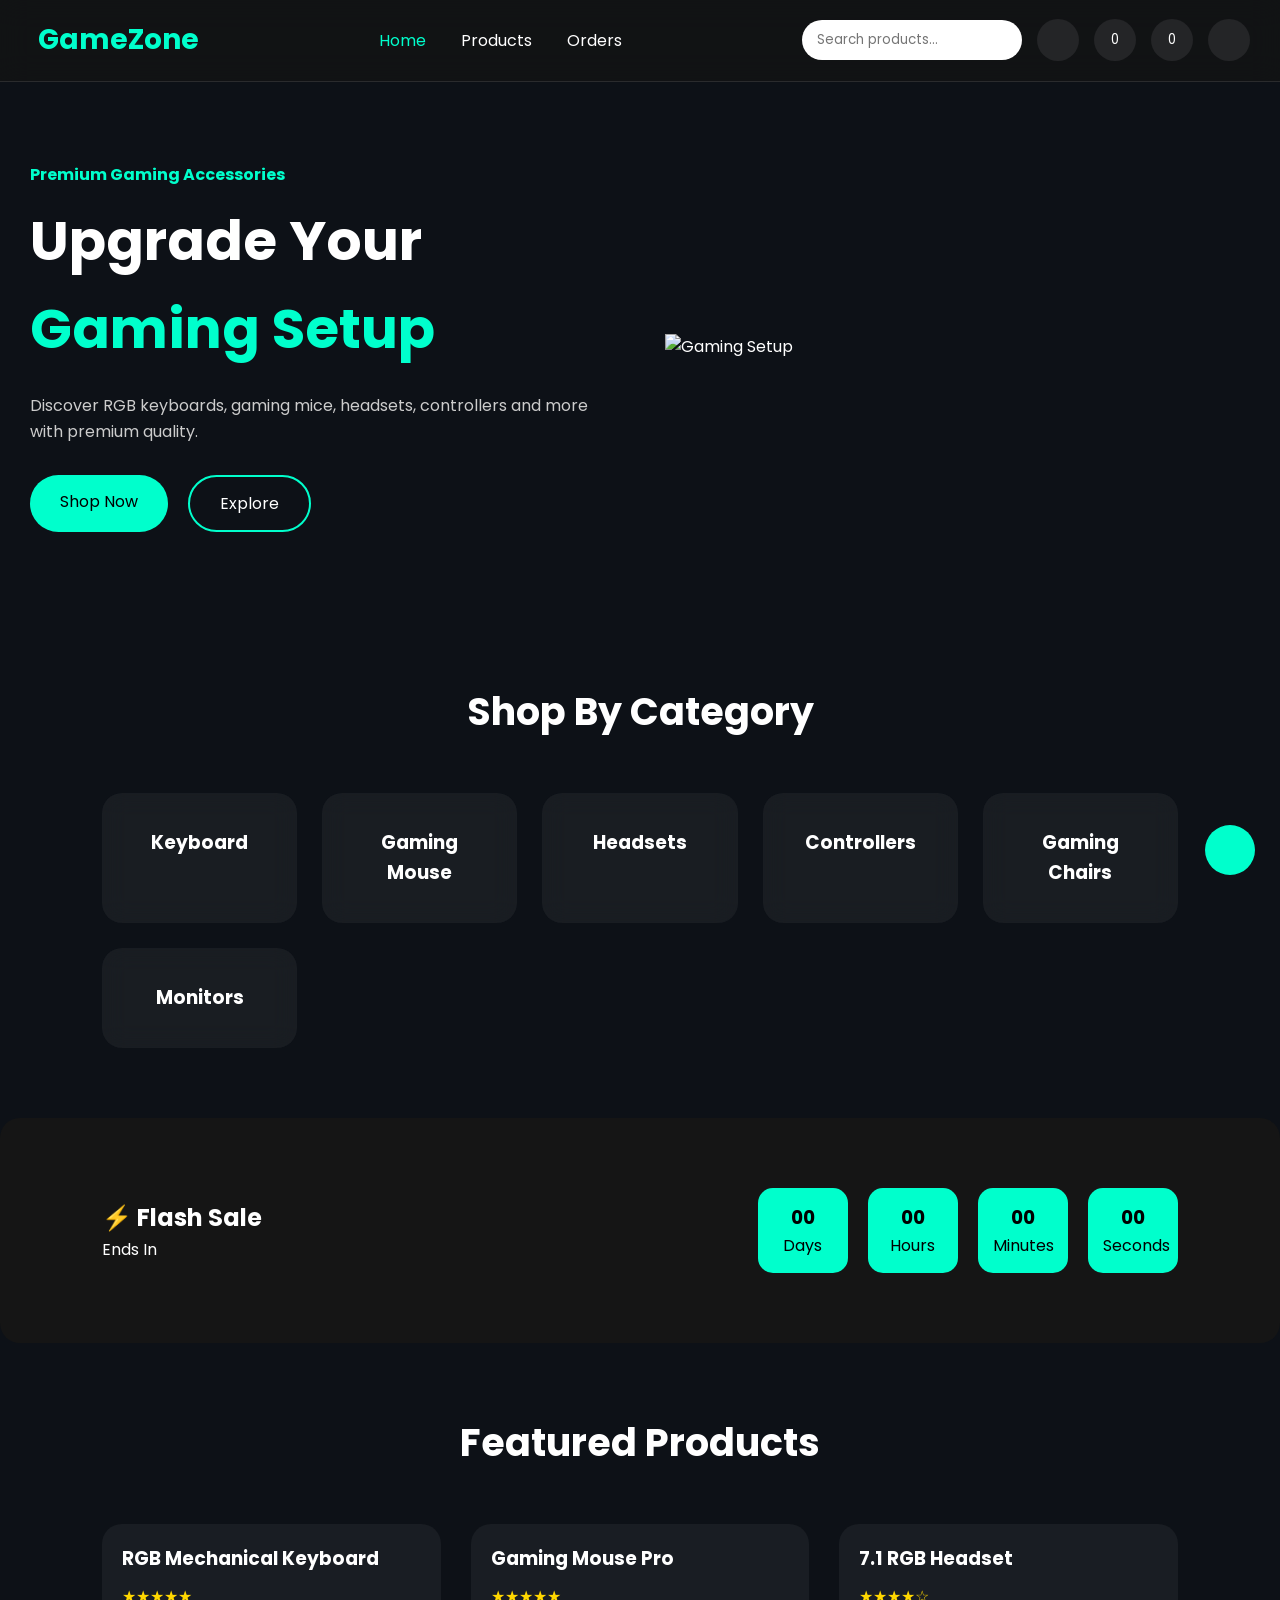
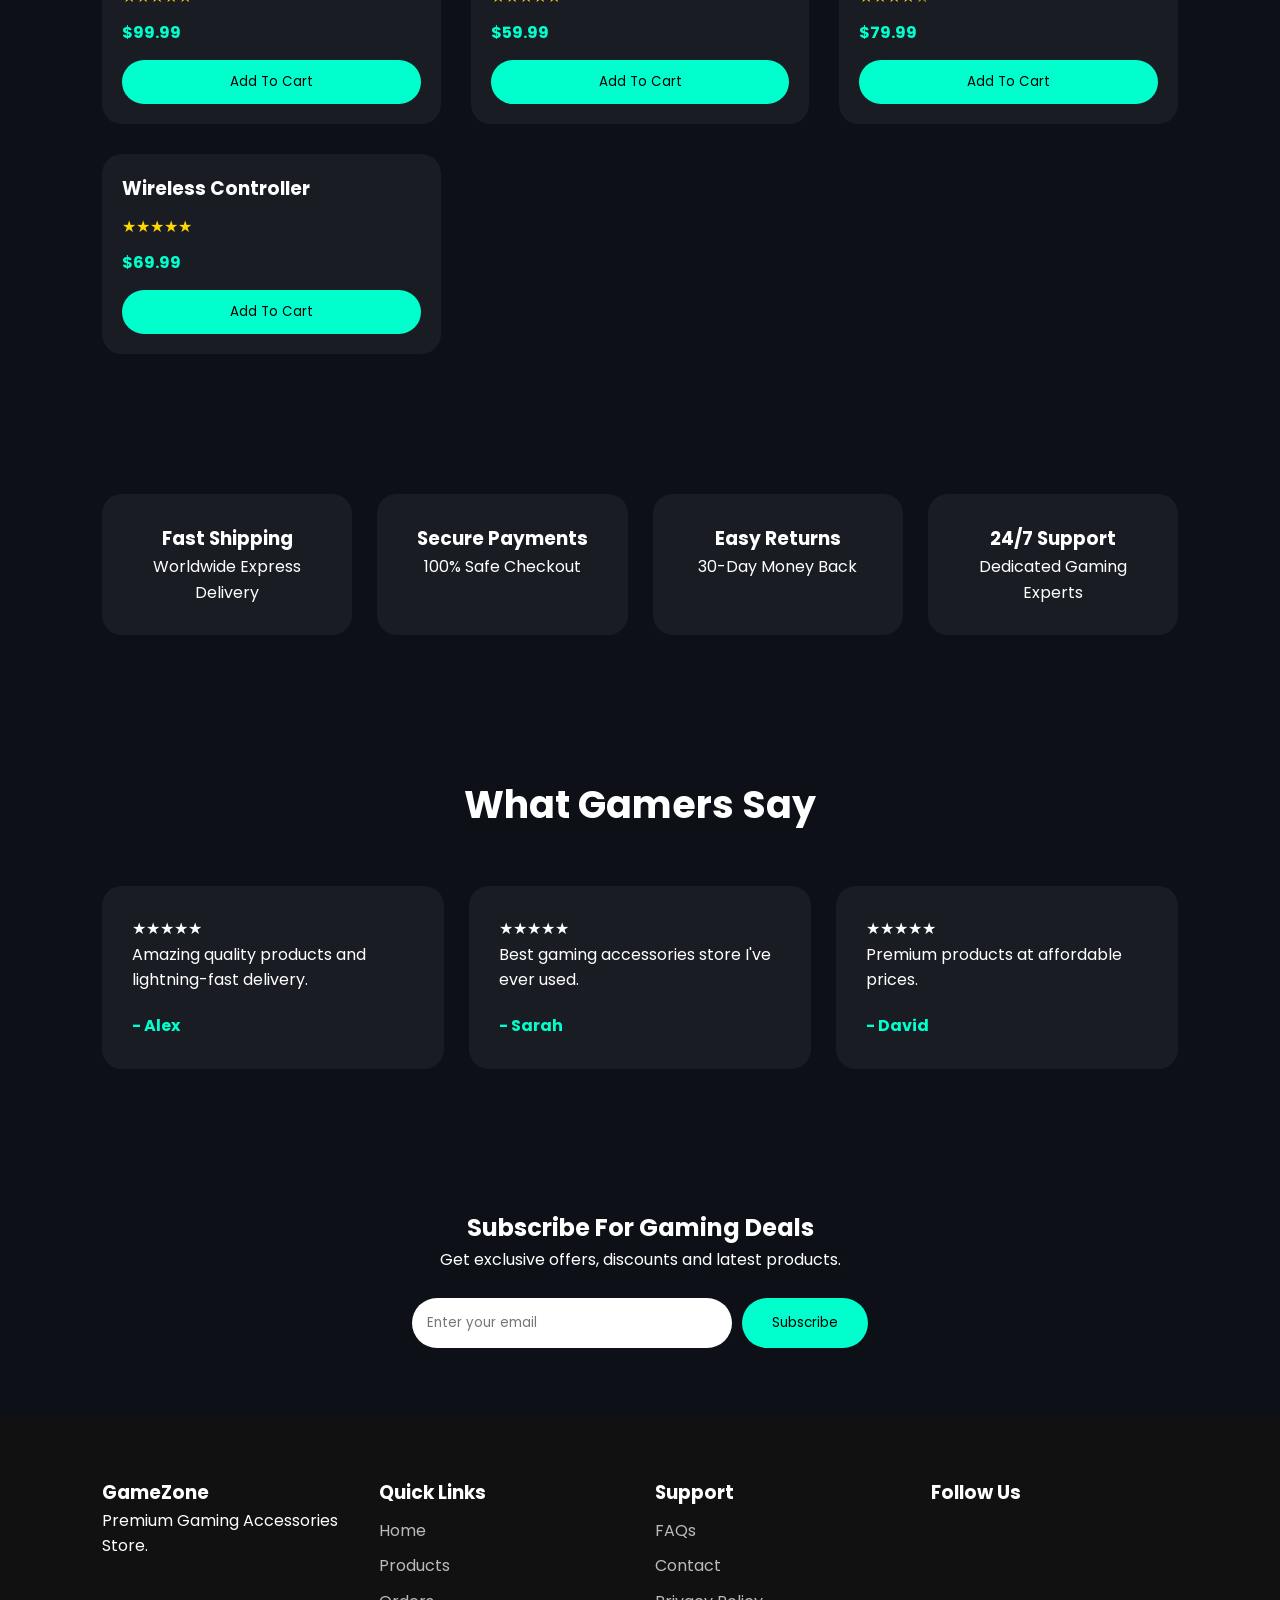
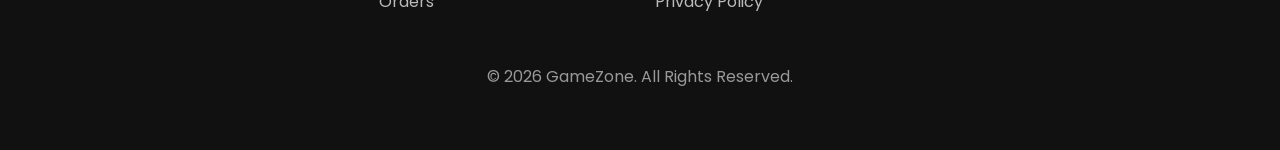
==== index.html @ 38d1d74c "Add files via upload" ====
<!DOCTYPE html>
<html lang="en">
<head>
  <meta charset="UTF-8" />
  <meta name="viewport" content="width=device-width, initial-scale=1.0" />
  <title>GameZone | Premium Gaming Accessories</title>

  <!-- Google Fonts -->
  <link rel="preconnect" href="https://fonts.googleapis.com">
  <link rel="preconnect" href="https://fonts.gstatic.com" crossorigin>
  <link href="https://fonts.googleapis.com/css2?family=Poppins:wght@300;400;500;600;700;800&display=swap" rel="stylesheet">

  <!-- Font Awesome -->
  <link rel="stylesheet"
    href="style.css">

  <!-- Main CSS -->
  <link rel="stylesheet" href="style.css">
</head>

<body>

<!--==================== NAVBAR ====================-->

<header class="header">

<nav class="navbar">

<a href="index.html" class="logo">
<i class="fa-solid fa-gamepad"></i>
GameZone
</a>

<ul class="nav-links">

<li><a class="active" href="index.html">Home</a></li>
<li><a href="products.html">Products</a></li>
<li><a href="orders.html">Orders</a></li>

</ul>

<div class="nav-actions">

<div class="search-box">
<input type="text" placeholder="Search products...">
<i class="fas fa-search"></i>
</div>

<button id="themeToggle">
<i class="fas fa-moon"></i>
</button>

<button>
<i class="far fa-heart"></i>
<span id="wishlistCount">0</span>
</button>

<button>
<i class="fas fa-shopping-cart"></i>
<span id="cartCount">0</span>
</button>

<button>
<i class="fas fa-user-circle"></i>
</button>

<div class="menu-btn">
<i class="fas fa-bars"></i>
</div>

</div>

</nav>

</header>

<!--==================== HERO ====================-->

<section class="hero">

<div class="hero-content">

<h4>Premium Gaming Accessories</h4>

<h1>
Upgrade Your <span>Gaming Setup</span>
</h1>

<p>

Discover RGB keyboards, gaming mice,
headsets, controllers and more with premium quality.

</p>

<div class="hero-buttons">

<a href="products.html" class="btn primary">
Shop Now
</a>

<a href="#featured" class="btn secondary">
Explore
</a>

</div>

</div>

<div class="hero-image">

<img src="images/hero/gaming.png"
alt="Gaming Setup">

</div>

</section>

<!--==================== CATEGORIES ====================-->

<section class="categories">

<div class="section-title">
<h2>Shop By Category</h2>
</div>

<div class="category-grid">

<div class="category-card">
<i class="fas fa-keyboard"></i>
<h3>Keyboard</h3>
</div>

<div class="category-card">
<i class="fas fa-computer-mouse"></i>
<h3>Gaming Mouse</h3>
</div>

<div class="category-card">
<i class="fas fa-headphones"></i>
<h3>Headsets</h3>
</div>

<div class="category-card">
<i class="fas fa-gamepad"></i>
<h3>Controllers</h3>
</div>

<div class="category-card">
<i class="fas fa-chair"></i>
<h3>Gaming Chairs</h3>
</div>

<div class="category-card">
<i class="fas fa-desktop"></i>
<h3>Monitors</h3>
</div>

</div>

</section>

<!--==================== FLASH SALE ====================-->

<section class="flash-sale">

<div class="sale-text">

<h2>⚡ Flash Sale</h2>

<p>Ends In</p>

</div>

<div class="countdown">

<div>
<h3 id="days">00</h3>
<span>Days</span>
</div>

<div>
<h3 id="hours">00</h3>
<span>Hours</span>
</div>

<div>
<h3 id="minutes">00</h3>
<span>Minutes</span>
</div>

<div>
<h3 id="seconds">00</h3>
<span>Seconds</span>
</div>

</div>

</section>

<!--==================== FEATURED PRODUCTS ====================-->

<section id="featured" class="products">

<div class="section-title">
<h2>Featured Products</h2>
</div>

<div class="product-grid">

<!-- Product -->

<div class="product-card">

<img src="images/products/keyboard.png" alt="">

<div class="product-info">

<h3>RGB Mechanical Keyboard</h3>

<div class="rating">

★★★★★

</div>

<h4>$99.99</h4>

<button class="add-cart">
Add To Cart
</button>

</div>

</div>

<div class="product-card">

<img src="images/products/mouse.png" alt="">

<div class="product-info">

<h3>Gaming Mouse Pro</h3>

<div class="rating">

★★★★★

</div>

<h4>$59.99</h4>

<button class="add-cart">
Add To Cart
</button>

</div>

</div>

<div class="product-card">

<img src="images/products/headset.png" alt="">

<div class="product-info">

<h3>7.1 RGB Headset</h3>

<div class="rating">

★★★★☆

</div>

<h4>$79.99</h4>

<button class="add-cart">
Add To Cart
</button>

</div>

</div>

<div class="product-card">

<img src="images/products/controller.png" alt="">

<div class="product-info">

<h3>Wireless Controller</h3>

<div class="rating">

★★★★★

</div>

<h4>$69.99</h4>

<button class="add-cart">
Add To Cart
</button>

</div>

</div>

</div>

</section>

<!--==================== WHY US ====================-->

<section class="features">

<div class="feature">

<i class="fas fa-shipping-fast"></i>

<h3>Fast Shipping</h3>

<p>Worldwide Express Delivery</p>

</div>

<div class="feature">

<i class="fas fa-shield-alt"></i>

<h3>Secure Payments</h3>

<p>100% Safe Checkout</p>

</div>

<div class="feature">

<i class="fas fa-rotate-left"></i>

<h3>Easy Returns</h3>

<p>30-Day Money Back</p>

</div>

<div class="feature">

<i class="fas fa-headset"></i>

<h3>24/7 Support</h3>

<p>Dedicated Gaming Experts</p>

</div>

</section>

<!--==================== TESTIMONIALS ====================-->

<section class="testimonials">

<div class="section-title">
<h2>What Gamers Say</h2>
</div>

<div class="testimonial-grid">

<div class="testimonial">

<p>

★★★★★

</p>

<p>

Amazing quality products and lightning-fast delivery.

</p>

<h4>- Alex</h4>

</div>

<div class="testimonial">

<p>

★★★★★

</p>

<p>

Best gaming accessories store I've ever used.

</p>

<h4>- Sarah</h4>

</div>

<div class="testimonial">

<p>

★★★★★

</p>

<p>

Premium products at affordable prices.

</p>

<h4>- David</h4>

</div>

</div>

</section>

<!--==================== NEWSLETTER ====================-->

<section class="newsletter">

<h2>Subscribe For Gaming Deals</h2>

<p>

Get exclusive offers, discounts and latest products.

</p>

<form>

<input
type="email"
placeholder="Enter your email">

<button>

Subscribe

</button>

</form>

</section>

<!--==================== FOOTER ====================-->

<footer>

<div class="footer-grid">

<div>

<h3>GameZone</h3>

<p>

Premium Gaming Accessories Store.

</p>

</div>

<div>

<h3>Quick Links</h3>

<a href="#">Home</a>

<a href="#">Products</a>

<a href="#">Orders</a>

</div>

<div>

<h3>Support</h3>

<a href="#">FAQs</a>

<a href="#">Contact</a>

<a href="#">Privacy Policy</a>

</div>

<div>

<h3>Follow Us</h3>

<div class="social">

<i class="fab fa-facebook"></i>

<i class="fab fa-instagram"></i>

<i class="fab fa-x-twitter"></i>

<i class="fab fa-youtube"></i>

</div>

</div>

</div>

<p class="copyright">

© 2026 GameZone. All Rights Reserved.

</p>

</footer>

<!--==================== BACK TO TOP ====================-->

<button id="backToTop">

<i class="fas fa-arrow-up"></i>

</button>

<!--==================== TOAST ====================-->

<div id="toast">

Added to Cart

</div>

<!--==================== JAVASCRIPT ====================-->

<script src="js/app.js"></script>

</body>
</html>
---- style.css ----
/*========== GOOGLE FONT ==========*/
@import url('https://fonts.googleapis.com/css2?family=Poppins:wght@300;400;500;600;700;800&display=swap');

/*========== RESET ==========*/
*{
    margin:0;
    padding:0;
    box-sizing:border-box;
    scroll-behavior:smooth;
    font-family:'Poppins',sans-serif;
}

body{
    background:#0d1117;
    color:#fff;
    line-height:1.6;
}

img{
    width:100%;
    display:block;
}

a{
    text-decoration:none;
    color:#fff;
}

ul{
    list-style:none;
}

/*========== HEADER ==========*/

.header{
    position:sticky;
    top:0;
    width:100%;
    z-index:1000;
    background:rgba(20,20,20,.7);
    backdrop-filter:blur(15px);
    border-bottom:1px solid rgba(255,255,255,.1);
}

.navbar{
    max-width:1300px;
    margin:auto;
    padding:18px 30px;
    display:flex;
    justify-content:space-between;
    align-items:center;
}

.logo{
    font-size:28px;
    font-weight:700;
    color:#00ffcc;
}

.logo i{
    margin-right:8px;
}

.nav-links{
    display:flex;
    gap:35px;
}

.nav-links a{
    transition:.3s;
}

.nav-links a:hover,
.nav-links .active{
    color:#00ffcc;
}

.nav-actions{
    display:flex;
    align-items:center;
    gap:15px;
}

.nav-actions button{
    background:rgba(255,255,255,.08);
    border:none;
    color:white;
    width:42px;
    height:42px;
    border-radius:50%;
    cursor:pointer;
    transition:.3s;
}

.nav-actions button:hover{
    background:#00ffcc;
    color:#000;
}

.search-box{
    position:relative;
}

.search-box input{
    width:220px;
    padding:10px 40px 10px 15px;
    border:none;
    border-radius:30px;
    outline:none;
}

.search-box i{
    position:absolute;
    right:15px;
    top:12px;
    color:#555;
}

.menu-btn{
    display:none;
    font-size:24px;
    cursor:pointer;
}

/*========== HERO ==========*/

.hero{
    max-width:1300px;
    margin:auto;
    padding:80px 30px;
    display:grid;
    grid-template-columns:repeat(auto-fit,minmax(320px,1fr));
    align-items:center;
    gap:50px;
}

.hero h4{
    color:#00ffcc;
    margin-bottom:10px;
}

.hero h1{
    font-size:55px;
    margin-bottom:20px;
}

.hero h1 span{
    color:#00ffcc;
}

.hero p{
    color:#ccc;
    margin-bottom:30px;
}

.hero-buttons{
    display:flex;
    gap:20px;
}

.btn{
    padding:14px 30px;
    border-radius:30px;
    transition:.3s;
}

.primary{
    background:#00ffcc;
    color:#000;
}

.secondary{
    border:2px solid #00ffcc;
}

.btn:hover{
    transform:translateY(-5px);
}

/*========== SECTION ==========*/

section{
    padding:70px 8%;
}

.section-title{
    text-align:center;
    margin-bottom:50px;
}

.section-title h2{
    font-size:38px;
}

/*========== CATEGORY ==========*/

.category-grid{
    display:grid;
    grid-template-columns:repeat(auto-fit,minmax(180px,1fr));
    gap:25px;
}

.category-card{
    background:rgba(255,255,255,.05);
    backdrop-filter:blur(12px);
    border-radius:20px;
    padding:35px;
    text-align:center;
    transition:.4s;
}

.category-card:hover{
    transform:translateY(-10px);
    background:#00ffcc;
    color:#000;
}

.category-card i{
    font-size:45px;
    margin-bottom:15px;
}

/*========== FLASH SALE ==========*/

.flash-sale{
    display:flex;
    justify-content:space-between;
    align-items:center;
    flex-wrap:wrap;
    background:#151515;
    border-radius:20px;
}

.countdown{
    display:flex;
    gap:20px;
}

.countdown div{
    width:90px;
    text-align:center;
    background:#00ffcc;
    color:#000;
    border-radius:15px;
    padding:15px;
}

/*========== PRODUCTS ==========*/

.product-grid{
    display:grid;
    grid-template-columns:repeat(auto-fit,minmax(250px,1fr));
    gap:30px;
}

.product-card{
    background:rgba(255,255,255,.05);
    border-radius:20px;
    overflow:hidden;
    transition:.4s;
}

.product-card:hover{
    transform:translateY(-10px);
}

.product-info{
    padding:20px;
}

.product-info h3{
    margin-bottom:10px;
}

.rating{
    color:gold;
    margin-bottom:10px;
}

.product-info h4{
    color:#00ffcc;
    margin-bottom:15px;
}

.add-cart{
    width:100%;
    padding:12px;
    border:none;
    border-radius:30px;
    background:#00ffcc;
    color:#000;
    cursor:pointer;
    transition:.3s;
}

.add-cart:hover{
    background:#00d4aa;
}

/*========== FEATURES ==========*/

.features{
    display:grid;
    grid-template-columns:repeat(auto-fit,minmax(220px,1fr));
    gap:25px;
}

.feature{
    background:rgba(255,255,255,.05);
    padding:30px;
    border-radius:20px;
    text-align:center;
}

.feature i{
    font-size:45px;
    color:#00ffcc;
    margin-bottom:15px;
}

/*========== TESTIMONIALS ==========*/

.testimonial-grid{
    display:grid;
    grid-template-columns:repeat(auto-fit,minmax(280px,1fr));
    gap:25px;
}

.testimonial{
    background:rgba(255,255,255,.05);
    padding:30px;
    border-radius:20px;
}

.testimonial h4{
    margin-top:20px;
    color:#00ffcc;
}

/*========== NEWSLETTER ==========*/

.newsletter{
    text-align:center;
}

.newsletter form{
    margin-top:25px;
    display:flex;
    justify-content:center;
    gap:10px;
    flex-wrap:wrap;
}

.newsletter input{
    padding:15px;
    width:320px;
    border:none;
    border-radius:30px;
}

.newsletter button{
    padding:15px 30px;
    background:#00ffcc;
    border:none;
    border-radius:30px;
    cursor:pointer;
}

/*========== FOOTER ==========*/

footer{
    background:#111;
    padding:60px 8%;
}

.footer-grid{
    display:grid;
    grid-template-columns:repeat(auto-fit,minmax(220px,1fr));
    gap:30px;
}

.footer-grid a{
    display:block;
    margin:10px 0;
    color:#bbb;
}

.footer-grid a:hover{
    color:#00ffcc;
}

.social i{
    font-size:24px;
    margin-right:12px;
    cursor:pointer;
}

.copyright{
    text-align:center;
    margin-top:40px;
    color:#999;
}

/*========== BACK TO TOP ==========*/

#backToTop{
    position:fixed;
    bottom:25px;
    right:25px;
    width:50px;
    height:50px;
    border:none;
    border-radius:50%;
    background:#00ffcc;
    cursor:pointer;
}

/*========== TOAST ==========*/

#toast{
    position:fixed;
    bottom:90px;
    right:25px;
    background:#00ffcc;
    color:#000;
    padding:15px 25px;
    border-radius:30px;
    display:none;
}

/*========== RESPONSIVE ==========*/

@media(max-width:768px){

.nav-links{
display:none;
}

.menu-btn{
display:block;
}

.hero{
text-align:center;
}

.hero h1{
font-size:38px;
}

.hero-buttons{
justify-content:center;
}

.search-box{
display:none;
}

.countdown{
justify-content:center;
flex-wrap:wrap;
}

.flash-sale{
justify-content:center;
gap:30px;
}

}
---- style.css ----
/*========== GOOGLE FONT ==========*/
@import url('https://fonts.googleapis.com/css2?family=Poppins:wght@300;400;500;600;700;800&display=swap');

/*========== RESET ==========*/
*{
    margin:0;
    padding:0;
    box-sizing:border-box;
    scroll-behavior:smooth;
    font-family:'Poppins',sans-serif;
}

body{
    background:#0d1117;
    color:#fff;
    line-height:1.6;
}

img{
    width:100%;
    display:block;
}

a{
    text-decoration:none;
    color:#fff;
}

ul{
    list-style:none;
}

/*========== HEADER ==========*/

.header{
    position:sticky;
    top:0;
    width:100%;
    z-index:1000;
    background:rgba(20,20,20,.7);
    backdrop-filter:blur(15px);
    border-bottom:1px solid rgba(255,255,255,.1);
}

.navbar{
    max-width:1300px;
    margin:auto;
    padding:18px 30px;
    display:flex;
    justify-content:space-between;
    align-items:center;
}

.logo{
    font-size:28px;
    font-weight:700;
    color:#00ffcc;
}

.logo i{
    margin-right:8px;
}

.nav-links{
    display:flex;
    gap:35px;
}

.nav-links a{
    transition:.3s;
}

.nav-links a:hover,
.nav-links .active{
    color:#00ffcc;
}

.nav-actions{
    display:flex;
    align-items:center;
    gap:15px;
}

.nav-actions button{
    background:rgba(255,255,255,.08);
    border:none;
    color:white;
    width:42px;
    height:42px;
    border-radius:50%;
    cursor:pointer;
    transition:.3s;
}

.nav-actions button:hover{
    background:#00ffcc;
    color:#000;
}

.search-box{
    position:relative;
}

.search-box input{
    width:220px;
    padding:10px 40px 10px 15px;
    border:none;
    border-radius:30px;
    outline:none;
}

.search-box i{
    position:absolute;
    right:15px;
    top:12px;
    color:#555;
}

.menu-btn{
    display:none;
    font-size:24px;
    cursor:pointer;
}

/*========== HERO ==========*/

.hero{
    max-width:1300px;
    margin:auto;
    padding:80px 30px;
    display:grid;
    grid-template-columns:repeat(auto-fit,minmax(320px,1fr));
    align-items:center;
    gap:50px;
}

.hero h4{
    color:#00ffcc;
    margin-bottom:10px;
}

.hero h1{
    font-size:55px;
    margin-bottom:20px;
}

.hero h1 span{
    color:#00ffcc;
}

.hero p{
    color:#ccc;
    margin-bottom:30px;
}

.hero-buttons{
    display:flex;
    gap:20px;
}

.btn{
    padding:14px 30px;
    border-radius:30px;
    transition:.3s;
}

.primary{
    background:#00ffcc;
    color:#000;
}

.secondary{
    border:2px solid #00ffcc;
}

.btn:hover{
    transform:translateY(-5px);
}

/*========== SECTION ==========*/

section{
    padding:70px 8%;
}

.section-title{
    text-align:center;
    margin-bottom:50px;
}

.section-title h2{
    font-size:38px;
}

/*========== CATEGORY ==========*/

.category-grid{
    display:grid;
    grid-template-columns:repeat(auto-fit,minmax(180px,1fr));
    gap:25px;
}

.category-card{
    background:rgba(255,255,255,.05);
    backdrop-filter:blur(12px);
    border-radius:20px;
    padding:35px;
    text-align:center;
    transition:.4s;
}

.category-card:hover{
    transform:translateY(-10px);
    background:#00ffcc;
    color:#000;
}

.category-card i{
    font-size:45px;
    margin-bottom:15px;
}

/*========== FLASH SALE ==========*/

.flash-sale{
    display:flex;
    justify-content:space-between;
    align-items:center;
    flex-wrap:wrap;
    background:#151515;
    border-radius:20px;
}

.countdown{
    display:flex;
    gap:20px;
}

.countdown div{
    width:90px;
    text-align:center;
    background:#00ffcc;
    color:#000;
    border-radius:15px;
    padding:15px;
}

/*========== PRODUCTS ==========*/

.product-grid{
    display:grid;
    grid-template-columns:repeat(auto-fit,minmax(250px,1fr));
    gap:30px;
}

.product-card{
    background:rgba(255,255,255,.05);
    border-radius:20px;
    overflow:hidden;
    transition:.4s;
}

.product-card:hover{
    transform:translateY(-10px);
}

.product-info{
    padding:20px;
}

.product-info h3{
    margin-bottom:10px;
}

.rating{
    color:gold;
    margin-bottom:10px;
}

.product-info h4{
    color:#00ffcc;
    margin-bottom:15px;
}

.add-cart{
    width:100%;
    padding:12px;
    border:none;
    border-radius:30px;
    background:#00ffcc;
    color:#000;
    cursor:pointer;
    transition:.3s;
}

.add-cart:hover{
    background:#00d4aa;
}

/*========== FEATURES ==========*/

.features{
    display:grid;
    grid-template-columns:repeat(auto-fit,minmax(220px,1fr));
    gap:25px;
}

.feature{
    background:rgba(255,255,255,.05);
    padding:30px;
    border-radius:20px;
    text-align:center;
}

.feature i{
    font-size:45px;
    color:#00ffcc;
    margin-bottom:15px;
}

/*========== TESTIMONIALS ==========*/

.testimonial-grid{
    display:grid;
    grid-template-columns:repeat(auto-fit,minmax(280px,1fr));
    gap:25px;
}

.testimonial{
    background:rgba(255,255,255,.05);
    padding:30px;
    border-radius:20px;
}

.testimonial h4{
    margin-top:20px;
    color:#00ffcc;
}

/*========== NEWSLETTER ==========*/

.newsletter{
    text-align:center;
}

.newsletter form{
    margin-top:25px;
    display:flex;
    justify-content:center;
    gap:10px;
    flex-wrap:wrap;
}

.newsletter input{
    padding:15px;
    width:320px;
    border:none;
    border-radius:30px;
}

.newsletter button{
    padding:15px 30px;
    background:#00ffcc;
    border:none;
    border-radius:30px;
    cursor:pointer;
}

/*========== FOOTER ==========*/

footer{
    background:#111;
    padding:60px 8%;
}

.footer-grid{
    display:grid;
    grid-template-columns:repeat(auto-fit,minmax(220px,1fr));
    gap:30px;
}

.footer-grid a{
    display:block;
    margin:10px 0;
    color:#bbb;
}

.footer-grid a:hover{
    color:#00ffcc;
}

.social i{
    font-size:24px;
    margin-right:12px;
    cursor:pointer;
}

.copyright{
    text-align:center;
    margin-top:40px;
    color:#999;
}

/*========== BACK TO TOP ==========*/

#backToTop{
    position:fixed;
    bottom:25px;
    right:25px;
    width:50px;
    height:50px;
    border:none;
    border-radius:50%;
    background:#00ffcc;
    cursor:pointer;
}

/*========== TOAST ==========*/

#toast{
    position:fixed;
    bottom:90px;
    right:25px;
    background:#00ffcc;
    color:#000;
    padding:15px 25px;
    border-radius:30px;
    display:none;
}

/*========== RESPONSIVE ==========*/

@media(max-width:768px){

.nav-links{
display:none;
}

.menu-btn{
display:block;
}

.hero{
text-align:center;
}

.hero h1{
font-size:38px;
}

.hero-buttons{
justify-content:center;
}

.search-box{
display:none;
}

.countdown{
justify-content:center;
flex-wrap:wrap;
}

.flash-sale{
justify-content:center;
gap:30px;
}

}
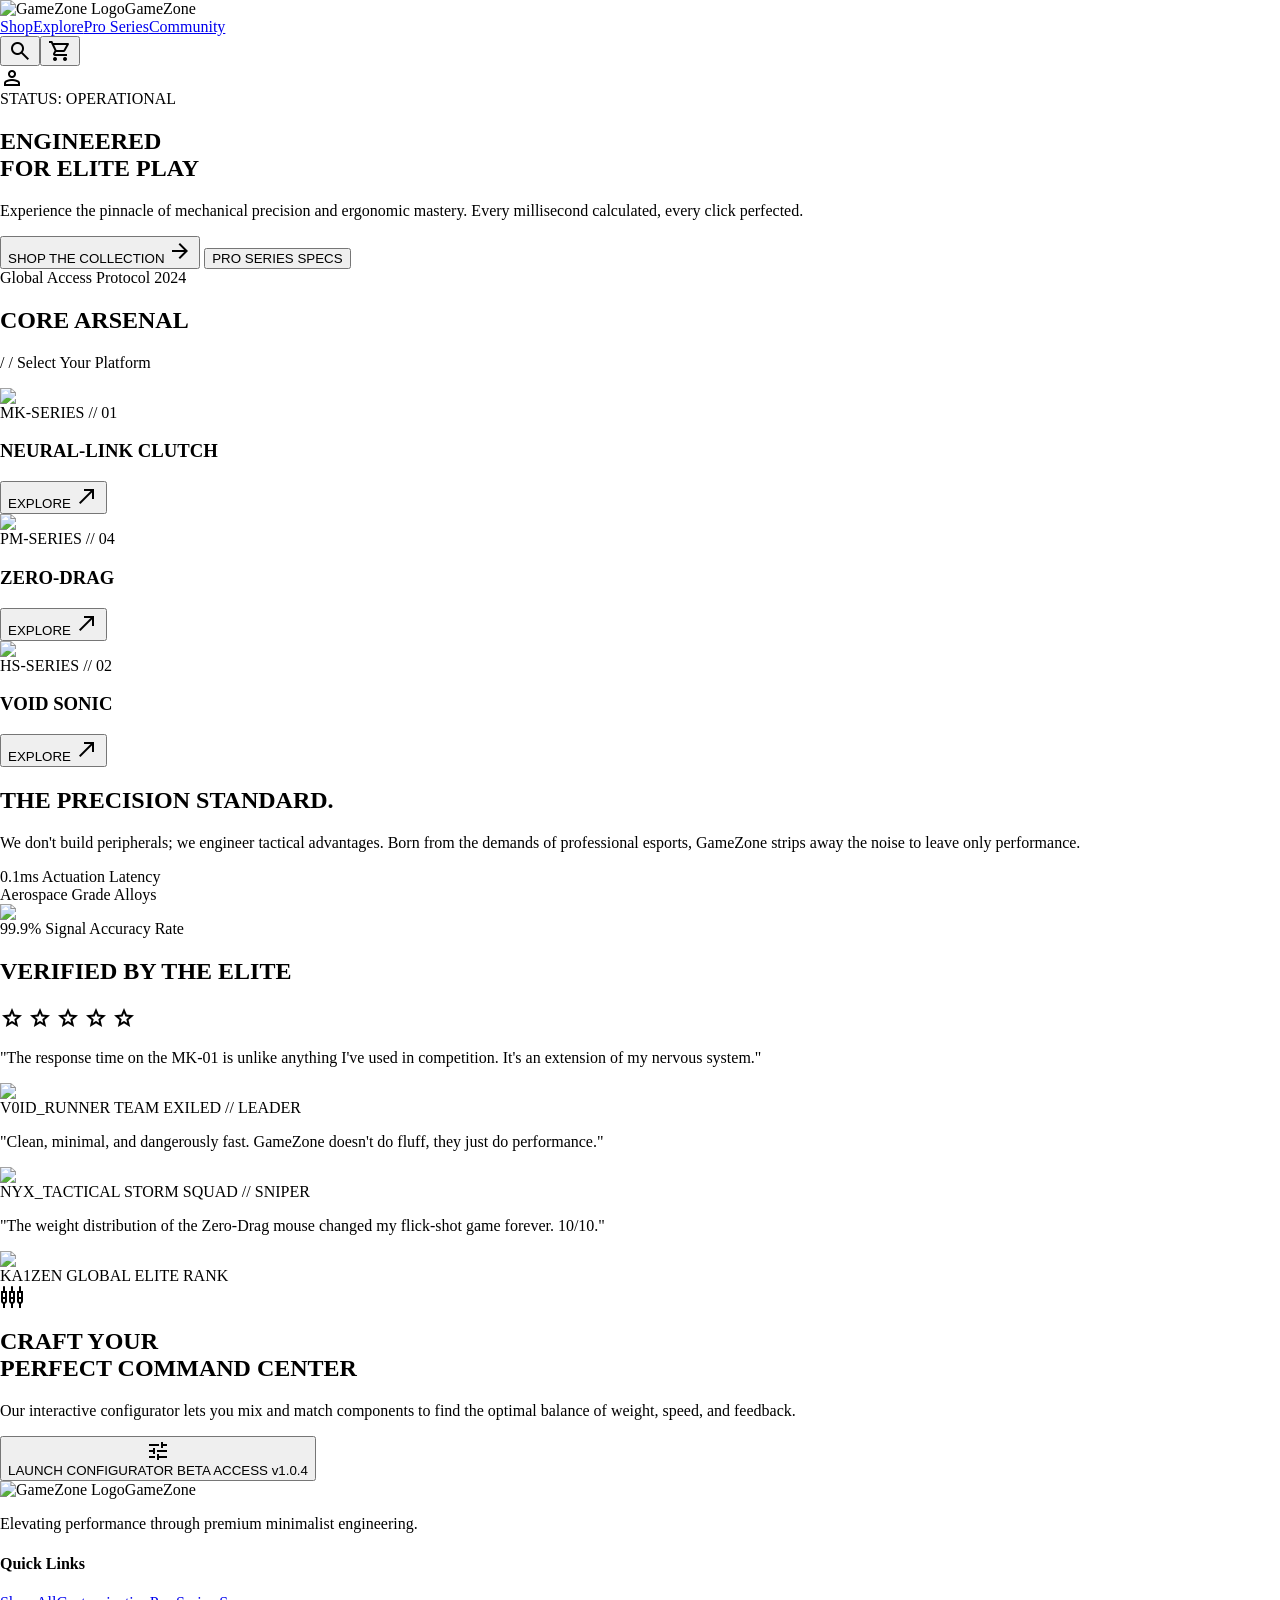
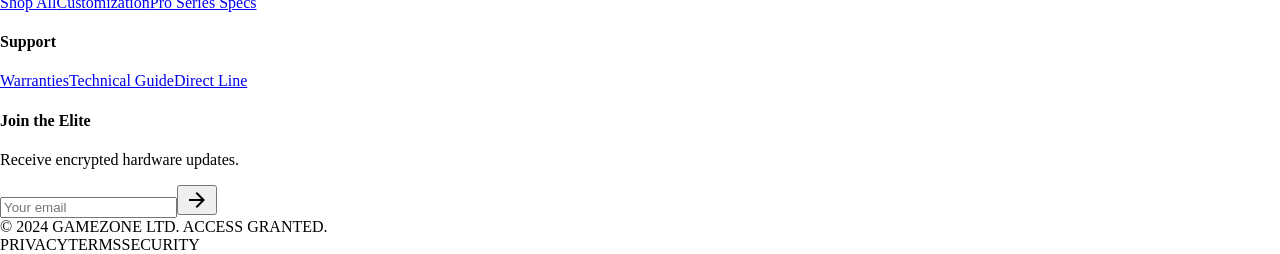
==== commit 8edff37a: "updated home page design" ====
--- a/index.html
+++ b/index.html
@@ -1,546 +1,228 @@
-<!DOCTYPE html>
-<html lang="en">
-<head>
-  <meta charset="UTF-8" />
-  <meta name="viewport" content="width=device-width, initial-scale=1.0" />
-  <title>GameZone | Premium Gaming Accessories</title>
+<html lang="en"><head><meta charset="utf-8"/><meta content="width=device-width, initial-scale=1.0" name="viewport"/><style>@layer base{html,body{margin:0;padding:0;}body{overscroll-behavior:none;}main>:first-child{margin-top:0!important;}main>:last-child{margin-bottom:0!important;}}::-webkit-scrollbar{display:none;}</style><script src="https://cdn.tailwindcss.com"></script><script>tailwind.config={darkMode:"class",theme:{extend:{"colors":{"error-container":"#93000a","surface-dim":"#121317","error":"#ffb4ab","on-surface-variant":"#c2caad","inverse-primary":"#4b6700","on-tertiary-fixed-variant":"#47464b","on-secondary-fixed-variant":"#474646","surface-container-highest":"#343539","primary":"#ffffff","tertiary":"#ffffff","on-primary-fixed-variant":"#374e00","on-surface":"#e3e2e7","surface-container":"#1e1f23","on-secondary-container":"#bab8b7","surface-container-low":"#1a1b1f","on-primary-fixed":"#141f00","on-error":"#690005","inverse-on-surface":"#2f3034","surface-bright":"#38393d","primary-fixed-dim":"#a0d800","on-tertiary":"#303034","on-primary":"#253600","primary-container":"#b7f700","secondary-container":"#4a4949","primary-fixed":"#b7f700","on-tertiary-fixed":"#1b1b1f","on-primary-container":"#506e00","surface-tint":"#a0d800","surface-container-high":"#292a2e","tertiary-fixed-dim":"#c8c5cb","secondary":"#c9c6c5","on-secondary":"#313030","inverse-surface":"#e3e2e7","outline":"#8c9479","on-error-container":"#ffdad6","secondary-fixed-dim":"#c9c6c5","on-background":"#e3e2e7","on-tertiary-container":"#656468","background":"#121317","surface-variant":"#343539","tertiary-container":"#e4e1e7","outline-variant":"#434933","surface-container-lowest":"#0d0e12","on-secondary-fixed":"#1c1b1b","surface":"#121317","secondary-fixed":"#e5e2e1","tertiary-fixed":"#e4e1e7"},"borderRadius":{"DEFAULT":"0.125rem","lg":"0.25rem","xl":"0.5rem","full":"0.75rem"},"spacing":{"section-gap":"160px","margin-mobile":"20px","margin-desktop":"80px","gutter":"24px","container-max":"1440px","base":"8px"},"fontFamily":{"body-lg":["Inter"],"headline-md":["Inter"],"label-caps":["Geist"],"display-lg":["Inter"],"body-md":["Inter"],"mono-data":["Geist"],"display-lg-mobile":["Inter"]},"fontSize":{"body-lg":["18px",{"lineHeight":"28px","fontWeight":"400"}],"headline-md":["32px",{"lineHeight":"40px","letterSpacing":"-0.01em","fontWeight":"600"}],"label-caps":["12px",{"lineHeight":"16px","letterSpacing":"0.1em","fontWeight":"700"}],"display-lg":["72px",{"lineHeight":"80px","letterSpacing":"-0.04em","fontWeight":"800"}],"body-md":["16px",{"lineHeight":"24px","fontWeight":"400"}],"mono-data":["14px",{"lineHeight":"20px","fontWeight":"500"}],"display-lg-mobile":["40px",{"lineHeight":"44px","letterSpacing":"-0.02em","fontWeight":"800"}]}}}}</script><link href="https://fonts.googleapis.com/css2?family=Material+Symbols+Outlined:opsz,wght,FILL,GRAD@20..48,100..700,0..1,-50..200" rel="stylesheet"/><link href="https://fonts.googleapis.com/css2?family=Inter:wght@400;600;800&amp;family=Geist:wght@500;700&amp;display=swap" rel="stylesheet"/>
+<link href="https://fonts.googleapis.com/css2?family=Material+Symbols+Outlined:wght,FILL@100..700,0..1&amp;display=swap" rel="stylesheet"/></head><body class="bg-surface text-on-surface font-body-md selection:bg-primary-container selection:text-on-primary-container"><header class="fixed top-0 w-full z-50 bg-surface/80 backdrop-blur-xl border-b border-outline-variant/10 shadow-[0_1px_8px_rgba(0,0,0,0.04)]"><div class="h-16 max-w-container-max mx-auto px-margin-desktop flex items-center justify-between"><div class="flex items-center gap-base"><img alt="GameZone Logo" class="h-8 w-auto object-contain" src="https://lh3.googleusercontent.com/aida-public/[base64]"/><span class="font-label-caps text-label-caps text-primary tracking-[0.2em] uppercase">GameZone</span></div><nav class="hidden md:flex items-center gap-gutter" data-active-classes="text-primary border-b-2 border-primary-fixed-dim"><a aria-current="page" class="font-label-caps transition-colors py-2 text-primary border-b-2 border-primary-fixed-dim" data-path="shop" href="#">Shop</a><a class="font-label-caps text-label-caps text-on-surface-variant hover:text-primary transition-colors py-2" data-path="explore" href="#">Explore</a><a class="font-label-caps text-label-caps text-on-surface-variant hover:text-primary transition-colors py-2" data-path="pro-series" href="#">Pro Series</a><a class="font-label-caps text-label-caps text-on-surface-variant hover:text-primary transition-colors py-2" data-path="community" href="#">Community</a></nav><div class="flex items-center gap-6"><button class="text-on-surface-variant hover:text-primary transition-colors"><span class="material-symbols-outlined">search</span></button><button class="text-on-surface-variant hover:text-primary transition-colors"><span class="material-symbols-outlined">shopping_cart</span></button><div class="w-8 h-8 rounded-full bg-primary flex items-center justify-center cursor-pointer hover:bg-primary-fixed-dim transition-colors"><span class="material-symbols-outlined text-on-primary text-[18px]">person</span></div></div></div></header><main class="w-full pt-16 bg-surface"><div class="flex flex-col w-full">
+<!-- Section 1: Hero -->
+<section class="relative min-h-[90vh] flex items-center overflow-hidden">
+<div class="absolute inset-0 z-0">
+<div class="absolute inset-0 bg-gradient-to-r from-surface via-surface/80 to-transparent z-10"></div>
+<div class="w-full h-full bg-cover bg-center" data-alt="A cinematic, ultra-high-definition close-up of a sleek, matte black mechanical keyboard with subtle Cyber Lime underglow, resting on a premium dark felt desk mat. The lighting is moody and directional, highlighting the sharp edges and premium textures of the hardware. In the background, a blurred high-end gaming monitor glows with a soft slate light, creating a deep sense of atmosphere and professional gaming focus." style="background-image: url('https://lh3.googleusercontent.com/aida-public/[base64]')"></div>
+</div>
+<div class="relative z-20 max-w-container-max mx-auto px-margin-desktop w-full grid grid-cols-12 gap-gutter">
+<div class="col-span-12 lg:col-span-7 flex flex-col items-start">
+<span class="font-label-caps text-label-caps text-primary-fixed-dim mb-6 tracking-[0.3em] opacity-0 animate-[fadeIn_0.8s_ease-out_forwards]">STATUS: OPERATIONAL</span>
+<h1 class="font-display-lg text-display-lg-mobile md:text-display-lg text-primary mb-8 max-w-2xl leading-[0.9] opacity-0 animate-[slideUp_1s_ease-out_0.2s_forwards]">
+          ENGINEERED<br/>FOR ELITE PLAY
+        </h1>
+<p class="font-body-lg text-body-lg text-on-surface-variant mb-12 max-w-lg opacity-0 animate-[slideUp_1s_ease-out_0.4s_forwards]">
+          Experience the pinnacle of mechanical precision and ergonomic mastery. Every millisecond calculated, every click perfected.
+        </p>
+<div class="flex items-center gap-gutter opacity-0 animate-[slideUp_1s_ease-out_0.6s_forwards]">
+<button class="px-10 py-5 bg-primary-fixed text-on-primary font-label-caps text-label-caps rounded-none hover:shadow-[0_0_30px_rgba(183,247,0,0.4)] transition-all duration-300 group flex items-center gap-4">
+            SHOP THE COLLECTION
+            <span class="material-symbols-outlined group-hover:translate-x-1 transition-transform">arrow_forward</span>
+</button>
+<button class="px-10 py-5 bg-surface/10 backdrop-blur-md border border-white/10 text-primary font-label-caps text-label-caps rounded-none hover:bg-white/5 transition-all">
+            PRO SERIES SPECS
+          </button>
+</div>
+</div>
+<!-- Decorative Side Label -->
+<div class="hidden lg:flex col-span-5 items-end justify-end">
+<div class="[writing-mode:vertical-rl] flex items-center gap-4 py-8">
+<div class="h-24 w-[1px] bg-primary-fixed-dim/30"></div>
+<span class="font-mono-data text-mono-data text-on-surface-variant/40 uppercase tracking-widest">Global Access Protocol 2024</span>
+</div>
+</div>
+</div>
+</section>
+<!-- Section 2: Featured Collection (Bento-style Grid) -->
+<section class="py-section-gap max-w-container-max mx-auto px-margin-desktop w-full">
+<div class="flex flex-col md:flex-row justify-between items-end mb-24 gap-8">
+<div>
+<h2 class="font-headline-md text-headline-md text-primary mb-4">CORE ARSENAL</h2>
+<div class="h-1 w-12 bg-primary-fixed-dim"></div>
+</div>
+<p class="font-mono-data text-mono-data text-on-surface-variant uppercase tracking-widest">/ / Select Your Platform</p>
+</div>
+<div class="grid grid-cols-1 md:grid-cols-4 gap-gutter h-full">
+<!-- Keyboard -->
+<div class="md:col-span-2 group relative bg-surface-container-low overflow-hidden aspect-video md:aspect-auto h-[600px]">
+<div class="absolute inset-0 z-0 bg-gradient-to-t from-surface-container-lowest to-transparent opacity-60"></div>
+<img class="absolute inset-0 w-full h-full object-cover transition-transform duration-700 group-hover:scale-105" data-alt="A top-down architectural shot of a custom 65% mechanical keyboard with translucent keycaps and a brushed aluminum frame. The image is crisp, showing the intricate texture of the metal. Shadows are sharp and dramatic." src="https://lh3.googleusercontent.com/aida-public/[base64]"/>
+<div class="absolute bottom-0 left-0 p-10 z-10">
+<span class="font-mono-data text-mono-data text-primary-fixed-dim mb-2 block">MK-SERIES // 01</span>
+<h3 class="font-headline-md text-headline-md text-primary mb-6">NEURAL-LINK CLUTCH</h3>
+<button class="flex items-center gap-2 font-label-caps text-label-caps text-primary group-hover:text-primary-fixed-dim transition-colors">
+            EXPLORE <span class="material-symbols-outlined text-[18px]">north_east</span>
+</button>
+</div>
+</div>
+<!-- Mouse -->
+<div class="group relative bg-surface-container-low overflow-hidden h-[600px]">
+<div class="absolute inset-0 z-0 bg-gradient-to-t from-surface-container-lowest to-transparent opacity-60"></div>
+<img class="absolute inset-0 w-full h-full object-cover transition-transform duration-700 group-hover:scale-105" data-alt="A profile view of a lightweight wireless gaming mouse with a honeycomb structure visible through a semi-transparent shell. Soft cyan light emanates from the internal sensor area. Minimalist studio lighting." src="https://lh3.googleusercontent.com/aida-public/[base64]"/>
+<div class="absolute bottom-0 left-0 p-10 z-10">
+<span class="font-mono-data text-mono-data text-primary-fixed-dim mb-2 block">PM-SERIES // 04</span>
+<h3 class="font-headline-md text-headline-md text-primary mb-6">ZERO-DRAG</h3>
+<button class="flex items-center gap-2 font-label-caps text-label-caps text-primary group-hover:text-primary-fixed-dim transition-colors">
+            EXPLORE <span class="material-symbols-outlined text-[18px]">north_east</span>
+</button>
+</div>
+</div>
+<!-- Headset -->
+<div class="group relative bg-surface-container-low overflow-hidden h-[600px]">
+<div class="absolute inset-0 z-0 bg-gradient-to-t from-surface-container-lowest to-transparent opacity-60"></div>
+<img class="absolute inset-0 w-full h-full object-cover transition-transform duration-700 group-hover:scale-105" data-alt="High-end 7.1 surround sound gaming headset with carbon fiber accents and leather ear cushions. The headset is suspended in mid-air against a dark background with subtle light refracting through glass prisms." src="https://lh3.googleusercontent.com/aida-public/[base64]"/>
+<div class="absolute bottom-0 left-0 p-10 z-10">
+<span class="font-mono-data text-mono-data text-primary-fixed-dim mb-2 block">HS-SERIES // 02</span>
+<h3 class="font-headline-md text-headline-md text-primary mb-6">VOID SONIC</h3>
+<button class="flex items-center gap-2 font-label-caps text-label-caps text-primary group-hover:text-primary-fixed-dim transition-colors">
+            EXPLORE <span class="material-symbols-outlined text-[18px]">north_east</span>
+</button>
+</div>
+</div>
+</div>
+</section>
+<!-- Section 3: Brand Story -->
+<section class="bg-surface-container-lowest py-section-gap">
+<div class="max-w-container-max mx-auto px-margin-desktop">
+<div class="grid grid-cols-12 gap-gutter items-center">
+<div class="col-span-12 lg:col-span-5 relative">
+<div class="absolute -top-12 -left-12 w-48 h-48 bg-primary-fixed-dim/5 blur-[100px]"></div>
+<h2 class="font-display-lg text-display-lg-mobile md:text-[64px] text-primary leading-tight mb-8">THE PRECISION STANDARD.</h2>
+<p class="font-body-lg text-body-lg text-on-surface-variant mb-8 leading-relaxed">
+            We don't build peripherals; we engineer tactical advantages. Born from the demands of professional esports, GameZone strips away the noise to leave only performance.
+          </p>
+<div class="flex flex-col gap-6">
+<div class="flex items-center gap-4">
+<div class="w-10 h-[1px] bg-primary-fixed-dim"></div>
+<span class="font-mono-data text-mono-data text-primary uppercase">0.1ms Actuation Latency</span>
+</div>
+<div class="flex items-center gap-4">
+<div class="w-10 h-[1px] bg-primary-fixed-dim"></div>
+<span class="font-mono-data text-mono-data text-primary uppercase">Aerospace Grade Alloys</span>
+</div>
+</div>
+</div>
+<div class="col-span-12 lg:col-span-6 lg:col-start-7 mt-16 lg:mt-0">
+<div class="relative group">
+<div class="absolute -inset-4 bg-primary-fixed-dim/10 blur-2xl opacity-0 group-hover:opacity-100 transition-opacity"></div>
+<div class="relative aspect-video bg-surface-container-highest overflow-hidden">
+<img class="w-full h-full object-cover grayscale hover:grayscale-0 transition-all duration-1000" data-alt="A close-up macro photograph of a mechanical switch being pressed. Sparkles of metallic dust are visible in the air, captured by a high-speed flash. The switch is a vibrant lime green against a dark, industrial background of circuit boards and copper traces." src="https://lh3.googleusercontent.com/aida-public/[base64]"/>
+</div>
+<div class="absolute -bottom-8 -right-8 p-8 bg-surface border border-white/5 backdrop-blur-xl hidden md:block">
+<span class="font-display-lg text-headline-md text-primary block mb-1">99.9%</span>
+<span class="font-label-caps text-[10px] text-on-surface-variant uppercase tracking-widest">Signal Accuracy Rate</span>
+</div>
+</div>
+</div>
+</div>
+</div>
+</section>
+<!-- Section 4: Social Proof -->
+<section class="py-section-gap overflow-hidden">
+<div class="max-w-container-max mx-auto px-margin-desktop mb-16">
+<h2 class="font-label-caps text-label-caps text-primary-fixed-dim mb-4 tracking-[0.2em]">VERIFIED BY THE ELITE</h2>
+</div>
+<div class="flex gap-gutter px-margin-desktop animate-[scroll_40s_linear_infinite] whitespace-nowrap hover:[animation-play-state:paused]">
+<!-- Testimonial 1 -->
+<div class="inline-block min-w-[400px] bg-surface-container p-10 border-l border-primary-fixed-dim/30">
+<div class="flex gap-1 mb-6">
+<span class="material-symbols-outlined text-primary-fixed-dim text-[16px]">star</span>
+<span class="material-symbols-outlined text-primary-fixed-dim text-[16px]">star</span>
+<span class="material-symbols-outlined text-primary-fixed-dim text-[16px]">star</span>
+<span class="material-symbols-outlined text-primary-fixed-dim text-[16px]">star</span>
+<span class="material-symbols-outlined text-primary-fixed-dim text-[16px]">star</span>
+</div>
+<p class="font-body-md text-primary italic mb-8 whitespace-normal">"The response time on the MK-01 is unlike anything I've used in competition. It's an extension of my nervous system."</p>
+<div class="flex items-center gap-4">
+<div class="w-12 h-12 bg-surface-container-highest rounded-full overflow-hidden">
+<img class="w-full h-full object-cover" data-alt="Professional gamer headshot, moody lighting, wearing a team jersey, looking intense." src="https://lh3.googleusercontent.com/aida-public/[base64]"/>
+</div>
+<div>
+<span class="block font-label-caps text-label-caps text-primary">V0ID_RUNNER</span>
+<span class="block font-mono-data text-[10px] text-on-surface-variant">TEAM EXILED // LEADER</span>
+</div>
+</div>
+</div>
+<!-- Repeat Testimonials for continuous loop -->
+<div class="inline-block min-w-[400px] bg-surface-container p-10 border-l border-primary-fixed-dim/30">
+<p class="font-body-md text-primary italic mb-8 whitespace-normal">"Clean, minimal, and dangerously fast. GameZone doesn't do fluff, they just do performance."</p>
+<div class="flex items-center gap-4">
+<div class="w-12 h-12 bg-surface-container-highest rounded-full overflow-hidden">
+<img class="w-full h-full object-cover" data-alt="Portrait of a female pro gamer with neon lighting highlights." src="https://lh3.googleusercontent.com/aida-public/[base64]"/>
+</div>
+<div>
+<span class="block font-label-caps text-label-caps text-primary">NYX_TACTICAL</span>
+<span class="block font-mono-data text-[10px] text-on-surface-variant">STORM SQUAD // SNIPER</span>
+</div>
+</div>
+</div>
+<div class="inline-block min-w-[400px] bg-surface-container p-10 border-l border-primary-fixed-dim/30">
+<p class="font-body-md text-primary italic mb-8 whitespace-normal">"The weight distribution of the Zero-Drag mouse changed my flick-shot game forever. 10/10."</p>
+<div class="flex items-center gap-4">
+<div class="w-12 h-12 bg-surface-container-highest rounded-full overflow-hidden">
+<img class="w-full h-full object-cover" data-alt="Esports athlete in a high-tech facility." src="https://lh3.googleusercontent.com/aida-public/[base64]"/>
+</div>
+<div>
+<span class="block font-label-caps text-label-caps text-primary">KA1ZEN</span>
+<span class="block font-mono-data text-[10px] text-on-surface-variant">GLOBAL ELITE RANK</span>
+</div>
+</div>
+</div>
+</div>
+</section>
+<!-- Section 5: Interactive Build Your Setup Teaser -->
+<section class="mb-section-gap max-w-container-max mx-auto px-margin-desktop w-full">
+<div class="relative bg-surface-container-high p-12 md:p-24 overflow-hidden border border-white/5">
+<div class="absolute top-0 right-0 p-12 opacity-10">
+<span class="material-symbols-outlined text-[200px]">settings_input_component</span>
+</div>
+<div class="relative z-10 grid grid-cols-12 gap-gutter items-center">
+<div class="col-span-12 lg:col-span-6">
+<h2 class="font-headline-md text-[40px] text-primary mb-6 leading-tight">CRAFT YOUR<br/>PERFECT COMMAND CENTER</h2>
+<p class="font-body-lg text-body-lg text-on-surface-variant mb-10 max-w-md">
+            Our interactive configurator lets you mix and match components to find the optimal balance of weight, speed, and feedback.
+          </p>
+<button class="flex items-center gap-6 group" id="setup-trigger">
+<div class="w-16 h-16 rounded-full bg-primary-fixed flex items-center justify-center text-on-primary group-hover:scale-110 transition-transform">
+<span class="material-symbols-outlined">tune</span>
+</div>
+<div class="text-left">
+<span class="block font-label-caps text-label-caps text-primary">LAUNCH CONFIGURATOR</span>
+<span class="block font-mono-data text-mono-data text-primary-fixed-dim">BETA ACCESS v1.0.4</span>
+</div>
+</button>
+</div>
+<div class="col-span-12 lg:col-span-6 mt-12 lg:mt-0">
+<div class="flex justify-center items-center gap-8 opacity-40 grayscale group-hover:grayscale-0 transition-all">
+<div class="w-1/3 aspect-[3/4] bg-surface-container-lowest animate-pulse"></div>
+<div class="w-1/3 aspect-[3/4] bg-surface-container-lowest animate-pulse [animation-delay:200ms]"></div>
+<div class="w-1/3 aspect-[3/4] bg-surface-container-lowest animate-pulse [animation-delay:400ms]"></div>
+</div>
+</div>
+</div>
+</div>
+</section>
+</div>
+<style>
+@keyframes scroll {
+  0% { transform: translateX(0); }
+  100% { transform: translateX(calc(-400px * 3 - 24px * 3)); }
+}
 
-  <!-- Google Fonts -->
-  <link rel="preconnect" href="https://fonts.googleapis.com">
-  <link rel="preconnect" href="https://fonts.gstatic.com" crossorigin>
-  <link href="https://fonts.googleapis.com/css2?family=Poppins:wght@300;400;500;600;700;800&display=swap" rel="stylesheet">
+@keyframes slideUp {
+  from { opacity: 0; transform: translateY(30px); }
+  to { opacity: 1; transform: translateY(0); }
+}
 
-  <!-- Font Awesome -->
-  <link rel="stylesheet"
-    href="style.css">
-
-  <!-- Main CSS -->
-  <link rel="stylesheet" href="style.css">
-</head>
-
-<body>
-
-<!--==================== NAVBAR ====================-->
-
-<header class="header">
-
-<nav class="navbar">
-
-<a href="index.html" class="logo">
-<i class="fa-solid fa-gamepad"></i>
-GameZone
-</a>
-
-<ul class="nav-links">
-
-<li><a class="active" href="index.html">Home</a></li>
-<li><a href="products.html">Products</a></li>
-<li><a href="orders.html">Orders</a></li>
-
-</ul>
-
-<div class="nav-actions">
-
-<div class="search-box">
-<input type="text" placeholder="Search products...">
-<i class="fas fa-search"></i>
-</div>
-
-<button id="themeToggle">
-<i class="fas fa-moon"></i>
-</button>
-
-<button>
-<i class="far fa-heart"></i>
-<span id="wishlistCount">0</span>
-</button>
-
-<button>
-<i class="fas fa-shopping-cart"></i>
-<span id="cartCount">0</span>
-</button>
-
-<button>
-<i class="fas fa-user-circle"></i>
-</button>
-
-<div class="menu-btn">
-<i class="fas fa-bars"></i>
-</div>
-
-</div>
-
-</nav>
-
-</header>
-
-<!--==================== HERO ====================-->
-
-<section class="hero">
-
-<div class="hero-content">
-
-<h4>Premium Gaming Accessories</h4>
-
-<h1>
-Upgrade Your <span>Gaming Setup</span>
-</h1>
-
-<p>
-
-Discover RGB keyboards, gaming mice,
-headsets, controllers and more with premium quality.
-
-</p>
-
-<div class="hero-buttons">
-
-<a href="products.html" class="btn primary">
-Shop Now
-</a>
-
-<a href="#featured" class="btn secondary">
-Explore
-</a>
-
-</div>
-
-</div>
-
-<div class="hero-image">
-
-<img src="images/hero/gaming.png"
-alt="Gaming Setup">
-
-</div>
-
-</section>
-
-<!--==================== CATEGORIES ====================-->
-
-<section class="categories">
-
-<div class="section-title">
-<h2>Shop By Category</h2>
-</div>
-
-<div class="category-grid">
-
-<div class="category-card">
-<i class="fas fa-keyboard"></i>
-<h3>Keyboard</h3>
-</div>
-
-<div class="category-card">
-<i class="fas fa-computer-mouse"></i>
-<h3>Gaming Mouse</h3>
-</div>
-
-<div class="category-card">
-<i class="fas fa-headphones"></i>
-<h3>Headsets</h3>
-</div>
-
-<div class="category-card">
-<i class="fas fa-gamepad"></i>
-<h3>Controllers</h3>
-</div>
-
-<div class="category-card">
-<i class="fas fa-chair"></i>
-<h3>Gaming Chairs</h3>
-</div>
-
-<div class="category-card">
-<i class="fas fa-desktop"></i>
-<h3>Monitors</h3>
-</div>
-
-</div>
-
-</section>
-
-<!--==================== FLASH SALE ====================-->
-
-<section class="flash-sale">
-
-<div class="sale-text">
-
-<h2>⚡ Flash Sale</h2>
-
-<p>Ends In</p>
-
-</div>
-
-<div class="countdown">
-
-<div>
-<h3 id="days">00</h3>
-<span>Days</span>
-</div>
-
-<div>
-<h3 id="hours">00</h3>
-<span>Hours</span>
-</div>
-
-<div>
-<h3 id="minutes">00</h3>
-<span>Minutes</span>
-</div>
-
-<div>
-<h3 id="seconds">00</h3>
-<span>Seconds</span>
-</div>
-
-</div>
-
-</section>
-
-<!--==================== FEATURED PRODUCTS ====================-->
-
-<section id="featured" class="products">
-
-<div class="section-title">
-<h2>Featured Products</h2>
-</div>
-
-<div class="product-grid">
-
-<!-- Product -->
-
-<div class="product-card">
-
-<img src="images/products/keyboard.png" alt="">
-
-<div class="product-info">
-
-<h3>RGB Mechanical Keyboard</h3>
-
-<div class="rating">
-
-★★★★★
-
-</div>
-
-<h4>$99.99</h4>
-
-<button class="add-cart">
-Add To Cart
-</button>
-
-</div>
-
-</div>
-
-<div class="product-card">
-
-<img src="images/products/mouse.png" alt="">
-
-<div class="product-info">
-
-<h3>Gaming Mouse Pro</h3>
-
-<div class="rating">
-
-★★★★★
-
-</div>
-
-<h4>$59.99</h4>
-
-<button class="add-cart">
-Add To Cart
-</button>
-
-</div>
-
-</div>
-
-<div class="product-card">
-
-<img src="images/products/headset.png" alt="">
-
-<div class="product-info">
-
-<h3>7.1 RGB Headset</h3>
-
-<div class="rating">
-
-★★★★☆
-
-</div>
-
-<h4>$79.99</h4>
-
-<button class="add-cart">
-Add To Cart
-</button>
-
-</div>
-
-</div>
-
-<div class="product-card">
-
-<img src="images/products/controller.png" alt="">
-
-<div class="product-info">
-
-<h3>Wireless Controller</h3>
-
-<div class="rating">
-
-★★★★★
-
-</div>
-
-<h4>$69.99</h4>
-
-<button class="add-cart">
-Add To Cart
-</button>
-
-</div>
-
-</div>
-
-</div>
-
-</section>
-
-<!--==================== WHY US ====================-->
-
-<section class="features">
-
-<div class="feature">
-
-<i class="fas fa-shipping-fast"></i>
-
-<h3>Fast Shipping</h3>
-
-<p>Worldwide Express Delivery</p>
-
-</div>
-
-<div class="feature">
-
-<i class="fas fa-shield-alt"></i>
-
-<h3>Secure Payments</h3>
-
-<p>100% Safe Checkout</p>
-
-</div>
-
-<div class="feature">
-
-<i class="fas fa-rotate-left"></i>
-
-<h3>Easy Returns</h3>
-
-<p>30-Day Money Back</p>
-
-</div>
-
-<div class="feature">
-
-<i class="fas fa-headset"></i>
-
-<h3>24/7 Support</h3>
-
-<p>Dedicated Gaming Experts</p>
-
-</div>
-
-</section>
-
-<!--==================== TESTIMONIALS ====================-->
-
-<section class="testimonials">
-
-<div class="section-title">
-<h2>What Gamers Say</h2>
-</div>
-
-<div class="testimonial-grid">
-
-<div class="testimonial">
-
-<p>
-
-★★★★★
-
-</p>
-
-<p>
-
-Amazing quality products and lightning-fast delivery.
-
-</p>
-
-<h4>- Alex</h4>
-
-</div>
-
-<div class="testimonial">
-
-<p>
-
-★★★★★
-
-</p>
-
-<p>
-
-Best gaming accessories store I've ever used.
-
-</p>
-
-<h4>- Sarah</h4>
-
-</div>
-
-<div class="testimonial">
-
-<p>
-
-★★★★★
-
-</p>
-
-<p>
-
-Premium products at affordable prices.
-
-</p>
-
-<h4>- David</h4>
-
-</div>
-
-</div>
-
-</section>
-
-<!--==================== NEWSLETTER ====================-->
-
-<section class="newsletter">
-
-<h2>Subscribe For Gaming Deals</h2>
-
-<p>
-
-Get exclusive offers, discounts and latest products.
-
-</p>
-
-<form>
-
-<input
-type="email"
-placeholder="Enter your email">
-
-<button>
-
-Subscribe
-
-</button>
-
-</form>
-
-</section>
-
-<!--==================== FOOTER ====================-->
-
-<footer>
-
-<div class="footer-grid">
-
-<div>
-
-<h3>GameZone</h3>
-
-<p>
-
-Premium Gaming Accessories Store.
-
-</p>
-
-</div>
-
-<div>
-
-<h3>Quick Links</h3>
-
-<a href="#">Home</a>
-
-<a href="#">Products</a>
-
-<a href="#">Orders</a>
-
-</div>
-
-<div>
-
-<h3>Support</h3>
-
-<a href="#">FAQs</a>
-
-<a href="#">Contact</a>
-
-<a href="#">Privacy Policy</a>
-
-</div>
-
-<div>
-
-<h3>Follow Us</h3>
-
-<div class="social">
-
-<i class="fab fa-facebook"></i>
-
-<i class="fab fa-instagram"></i>
-
-<i class="fab fa-x-twitter"></i>
-
-<i class="fab fa-youtube"></i>
-
-</div>
-
-</div>
-
-</div>
-
-<p class="copyright">
-
-© 2026 GameZone. All Rights Reserved.
-
-</p>
-
-</footer>
-
-<!--==================== BACK TO TOP ====================-->
-
-<button id="backToTop">
-
-<i class="fas fa-arrow-up"></i>
-
-</button>
-
-<!--==================== TOAST ====================-->
-
-<div id="toast">
-
-Added to Cart
-
-</div>
-
-<!--==================== JAVASCRIPT ====================-->
-
-<script src="js/app.js"></script>
-
-</body>
-</html>+@keyframes fadeIn {
+  from { opacity: 0; }
+  to { opacity: 1; }
+}
+</style>
+<script>
+document.getElementById('setup-trigger').addEventListener('mouseenter', () => {
+  // Logic for micro-interaction can go here
+  console.log('User curious about customization');
+});
+</script></main><footer class="w-full bg-surface-container-lowest border-t border-outline-variant/5 py-section-gap"><div class="max-w-container-max mx-auto px-margin-desktop grid grid-cols-1 md:grid-cols-4 gap-gutter"><div class="col-span-1"><div class="flex items-center gap-base mb-6"><img alt="GameZone Logo" class="h-6 w-auto opacity-80" src="https://lh3.googleusercontent.com/aida-public/[base64]"/><span class="font-label-caps text-label-caps text-on-surface tracking-widest uppercase">GameZone</span></div><p class="text-on-surface-variant text-body-md opacity-70">Elevating performance through premium minimalist engineering.</p></div><div class="flex flex-col gap-4"><h4 class="font-label-caps text-label-caps text-primary mb-2">Quick Links</h4><a class="text-on-surface-variant hover:text-primary text-body-md transition-colors" href="#">Shop All</a><a class="text-on-surface-variant hover:text-primary text-body-md transition-colors" href="#">Customization</a><a class="text-on-surface-variant hover:text-primary text-body-md transition-colors" href="#">Pro Series Specs</a></div><div class="flex flex-col gap-4"><h4 class="font-label-caps text-label-caps text-primary mb-2">Support</h4><a class="text-on-surface-variant hover:text-primary text-body-md transition-colors" href="#">Warranties</a><a class="text-on-surface-variant hover:text-primary text-body-md transition-colors" href="#">Technical Guide</a><a class="text-on-surface-variant hover:text-primary text-body-md transition-colors" href="#">Direct Line</a></div><div class="flex flex-col gap-4"><h4 class="font-label-caps text-label-caps text-primary mb-2">Join the Elite</h4><p class="text-on-surface-variant text-body-md mb-2">Receive encrypted hardware updates.</p><div class="flex border-b border-outline-variant"><input class="bg-transparent py-2 w-full focus:outline-none text-on-surface font-body-md" placeholder="Your email" type="email"/><button class="text-primary hover:text-primary-fixed-dim"><span class="material-symbols-outlined">arrow_forward</span></button></div></div></div><div class="max-w-container-max mx-auto px-margin-desktop mt-24 pt-8 border-t border-outline-variant/5 flex flex-col md:flex-row justify-between items-center gap-4 text-on-surface-variant text-mono-data opacity-50"><span>© 2024 GAMEZONE LTD. ACCESS GRANTED.</span><div class="flex gap-8"><span>PRIVACY</span><span>TERMS</span><span>SECURITY</span></div></div></footer></body></html>
